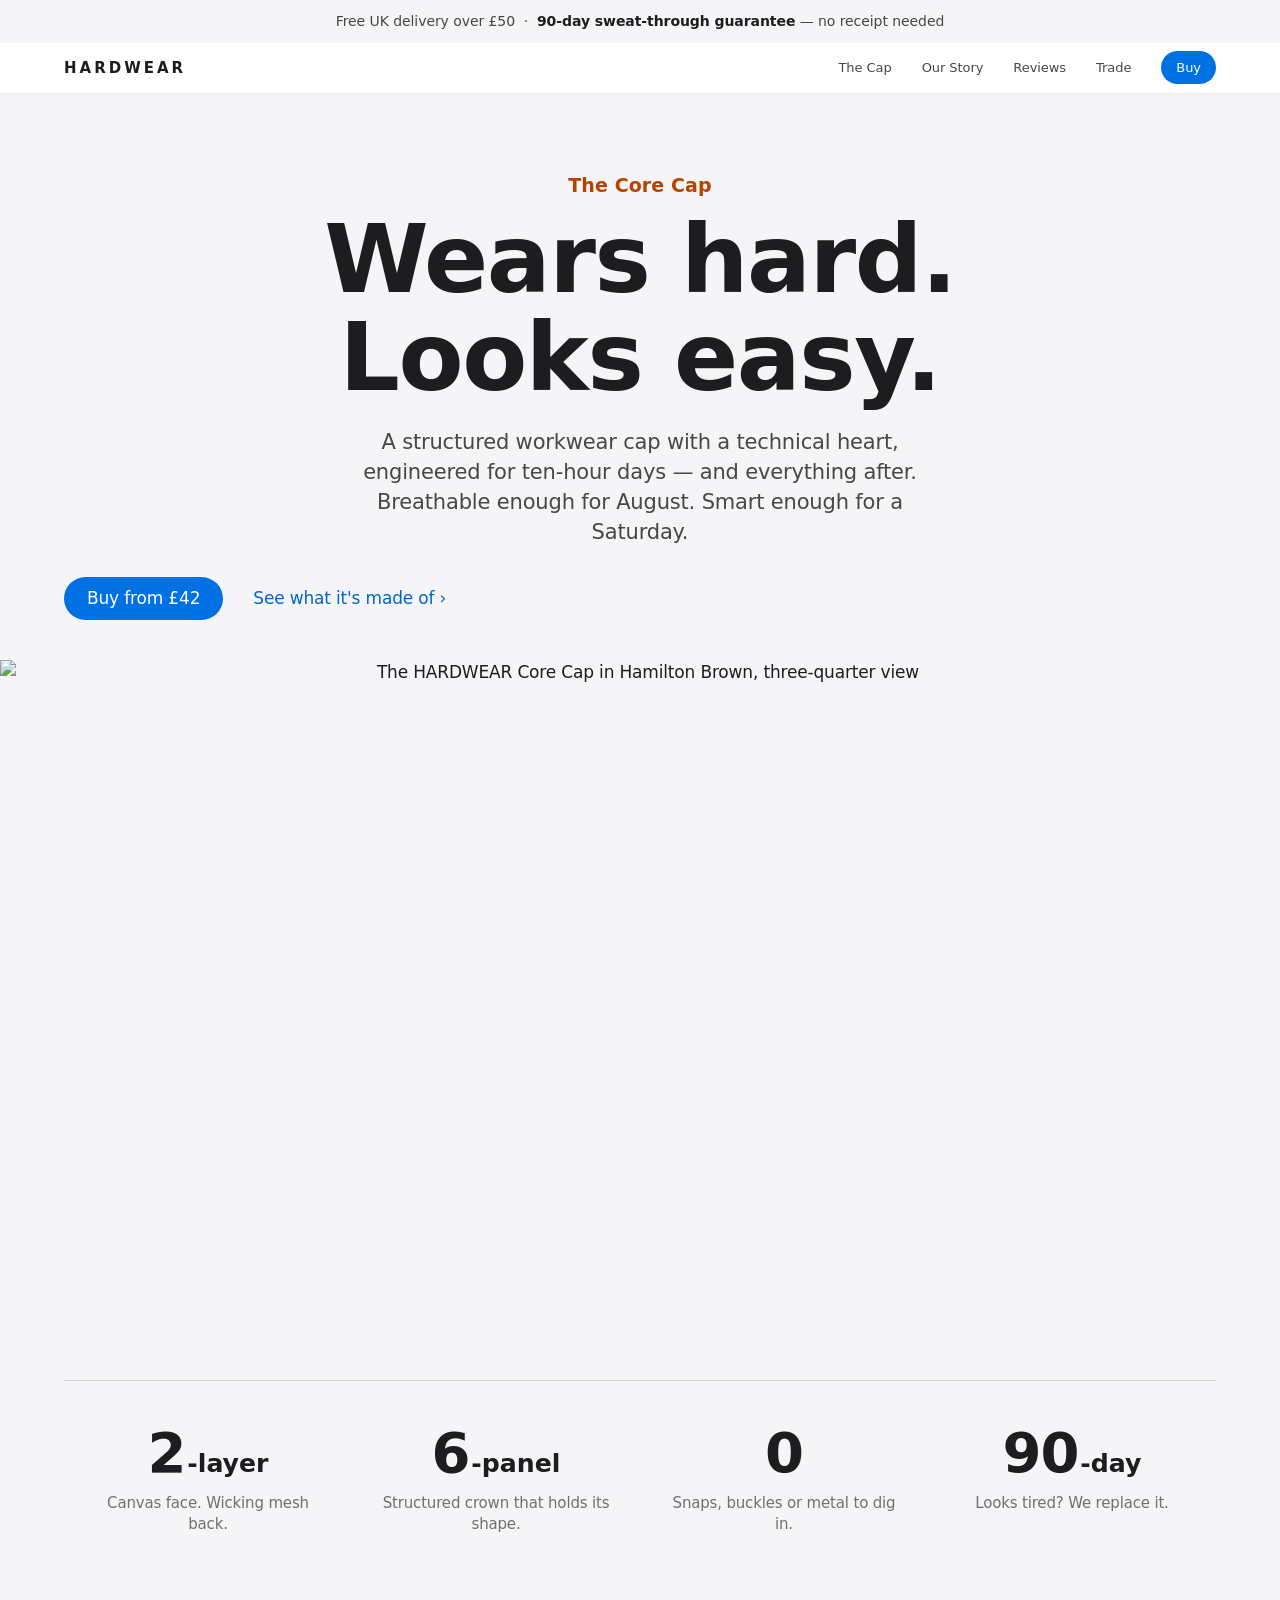
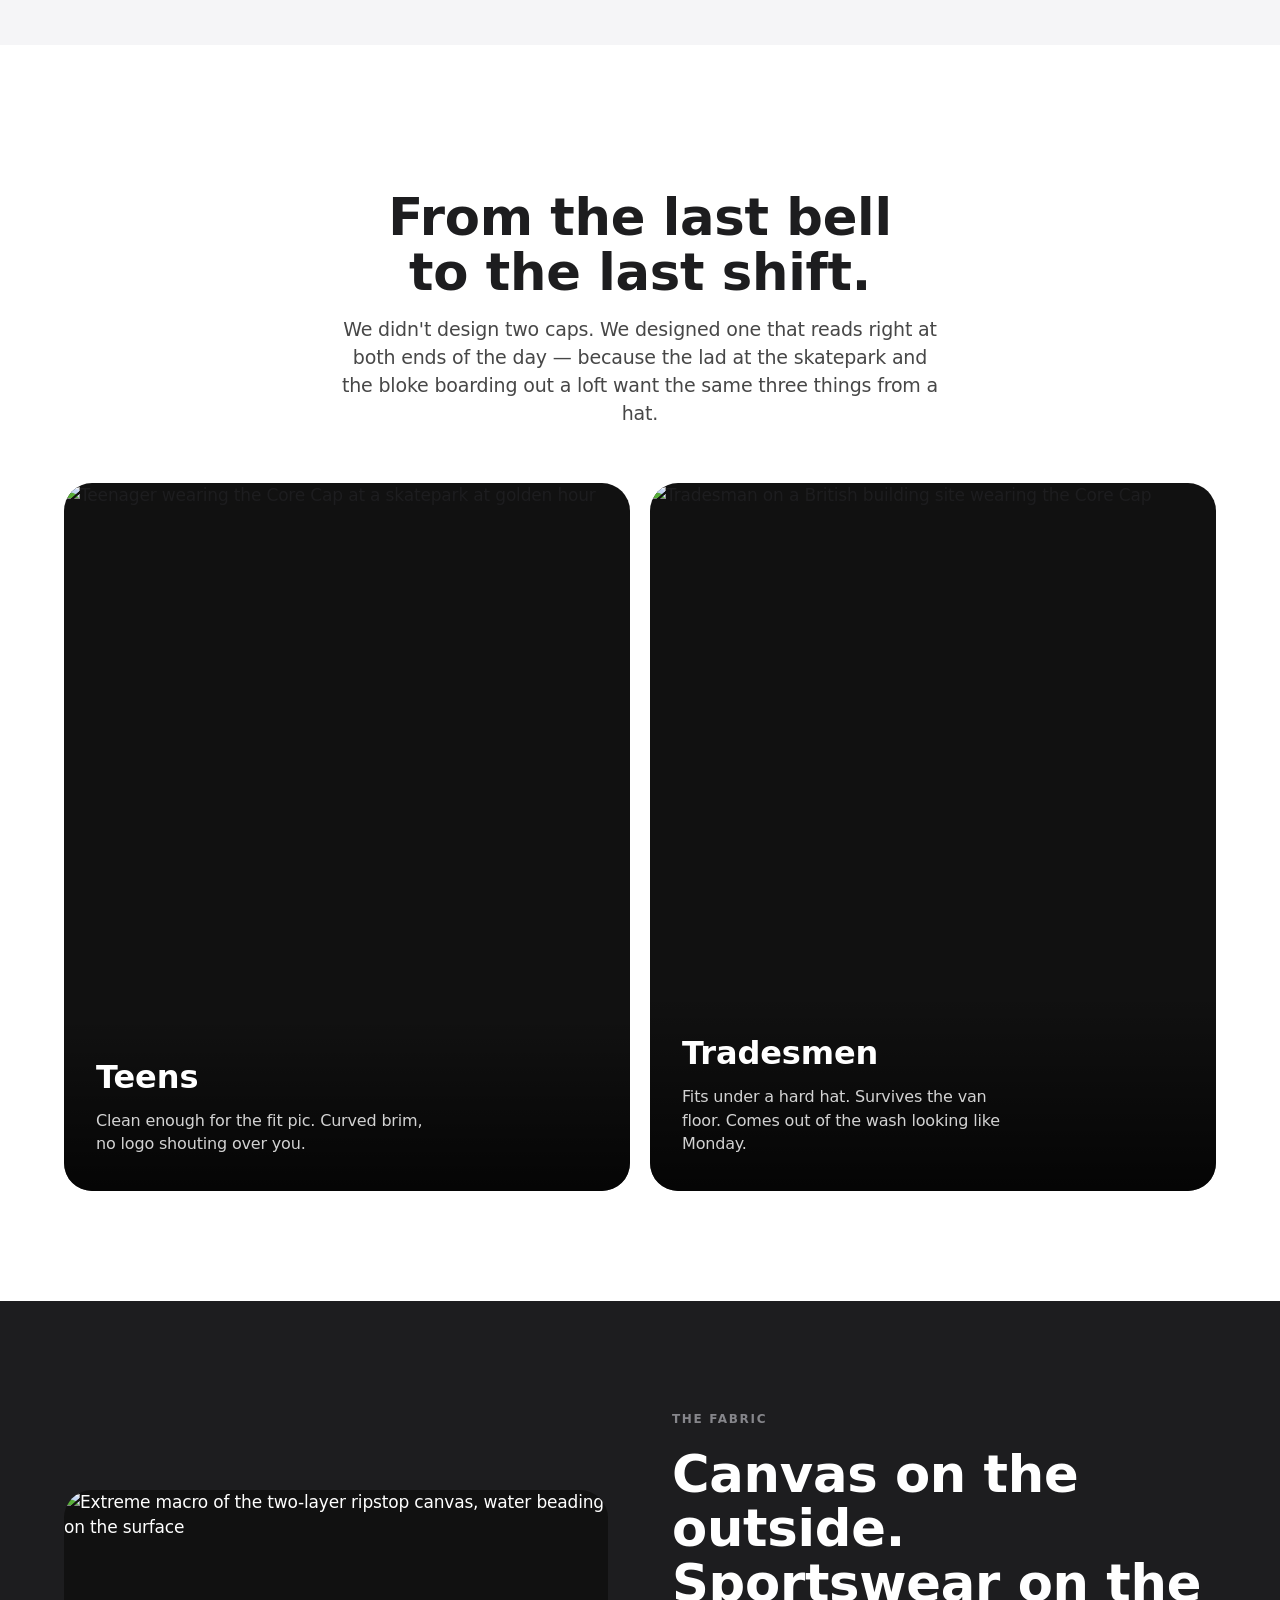
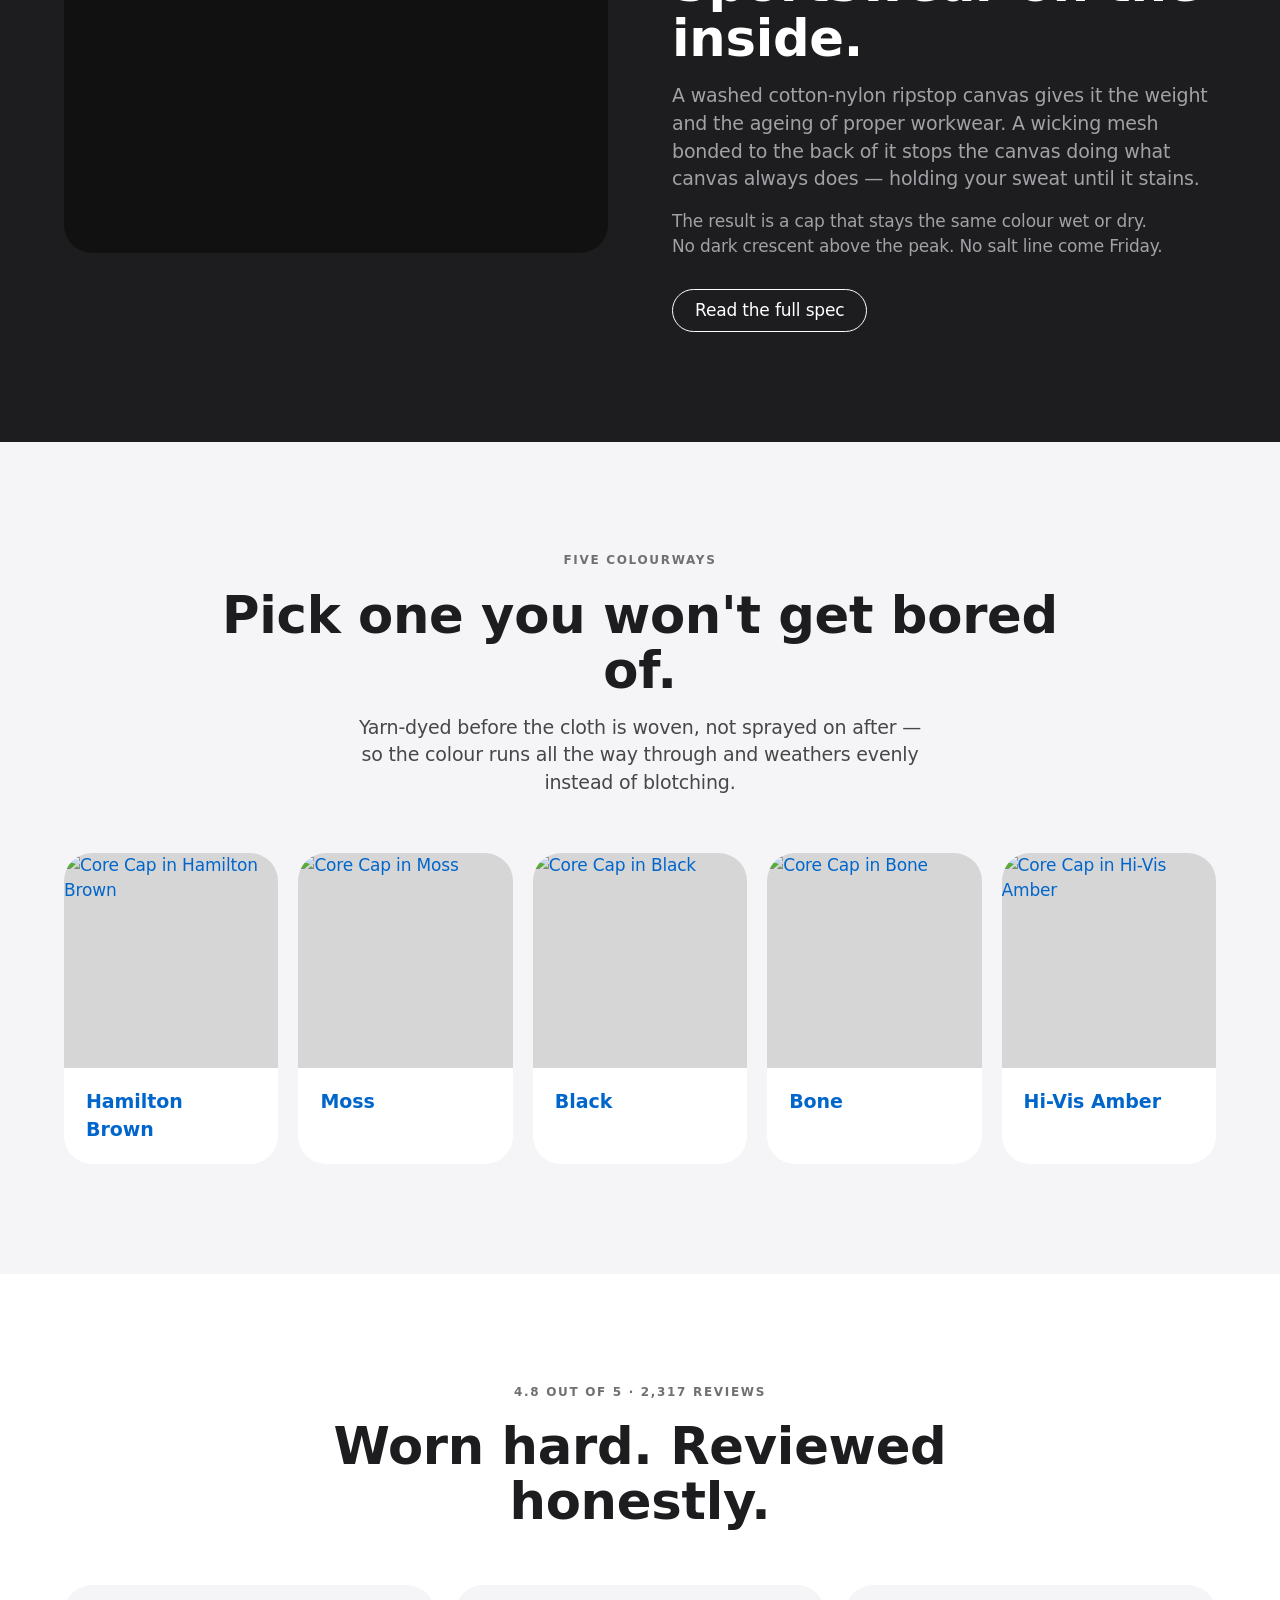
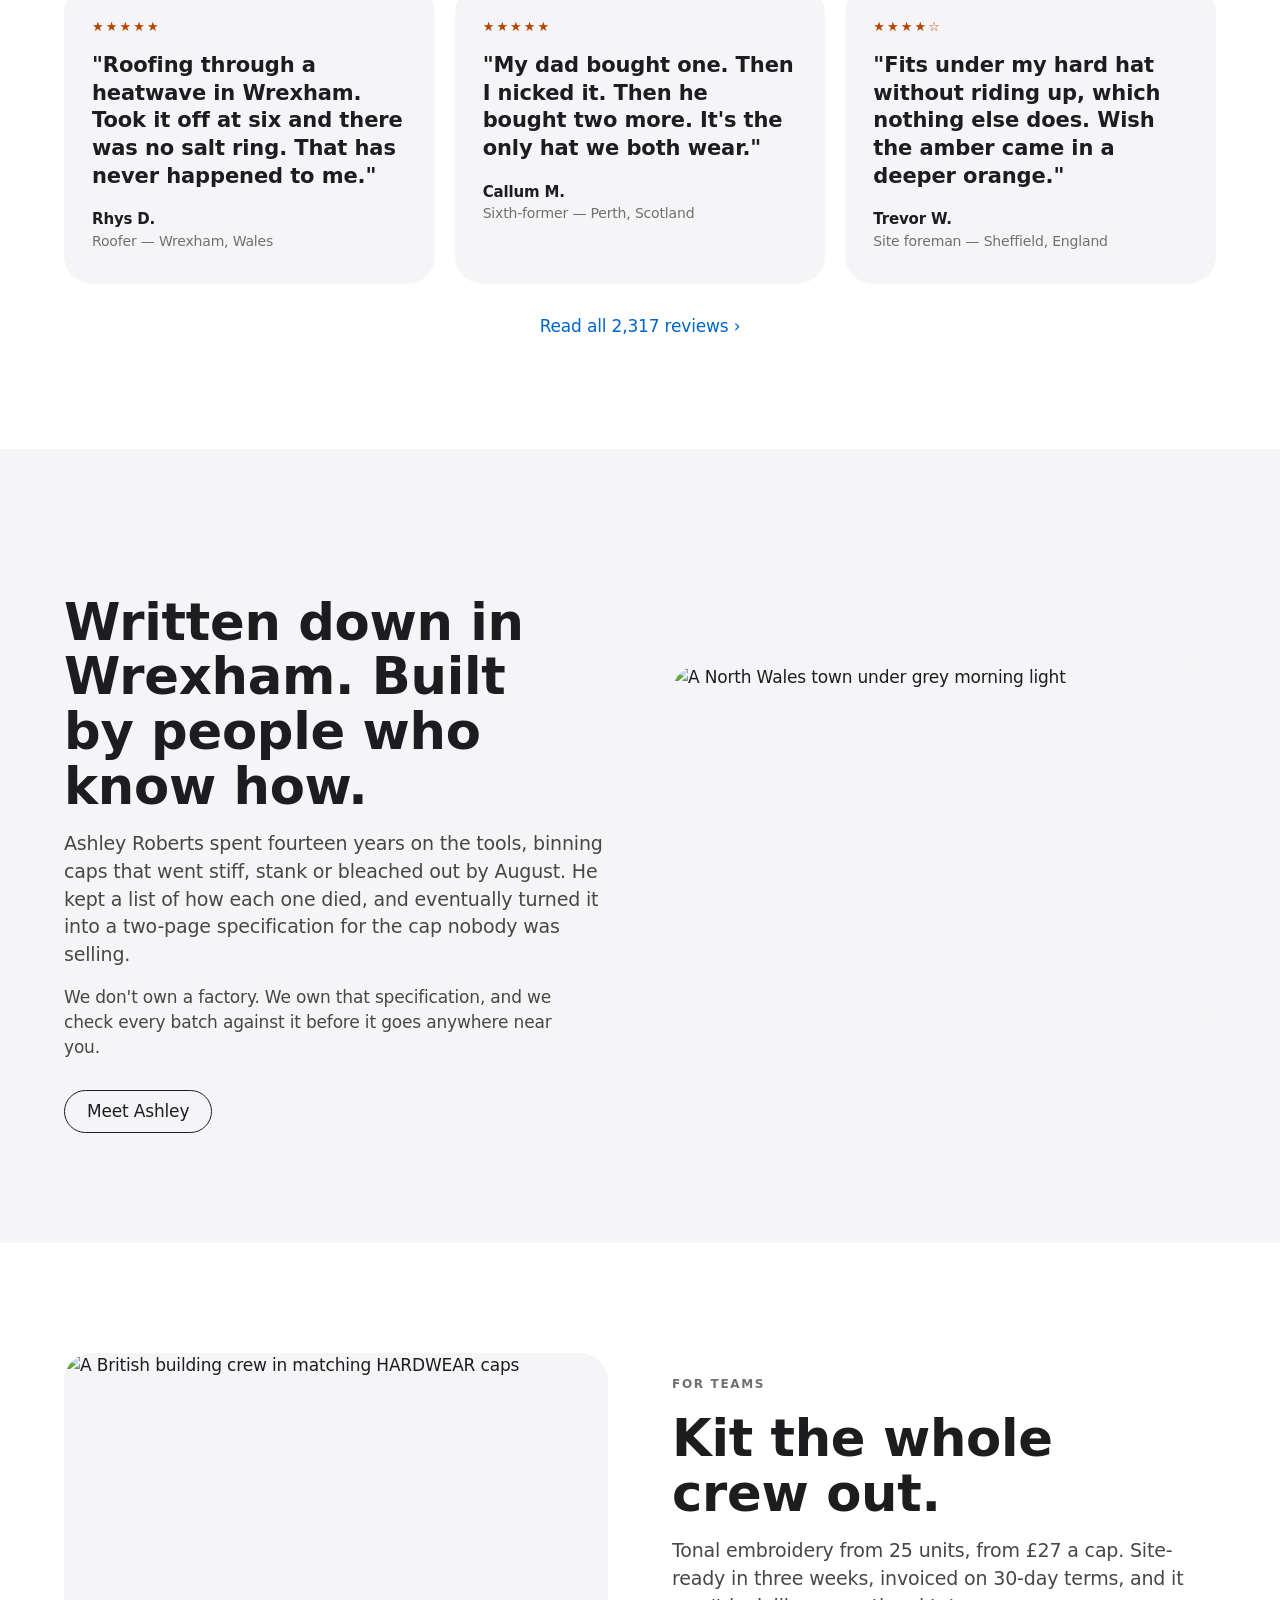
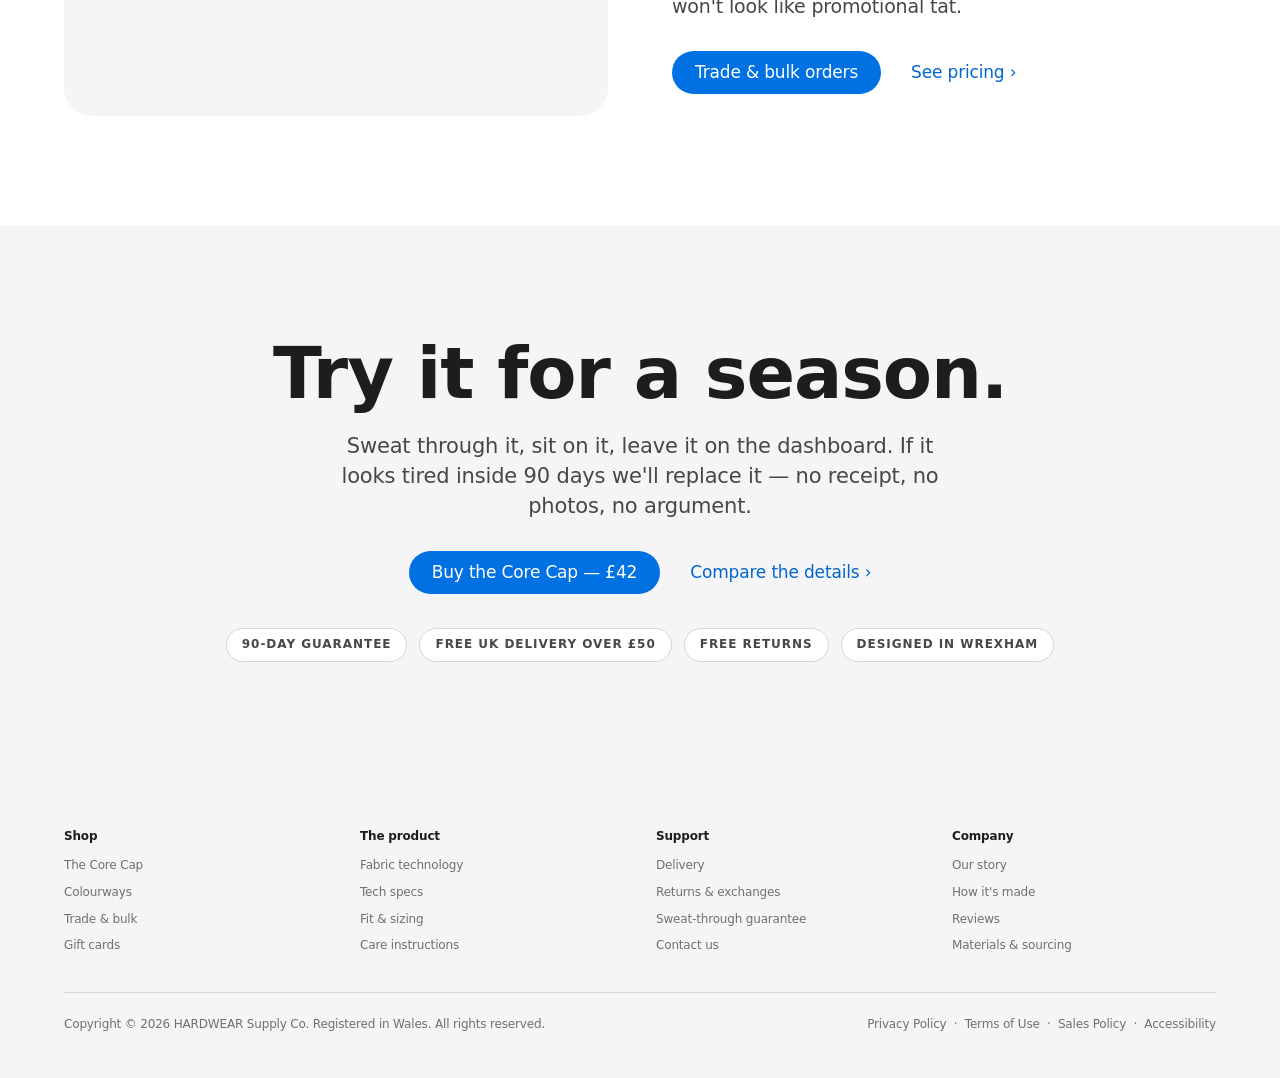
==== index.html @ 795a2714 "commit and deploy" ====
<!DOCTYPE html>
<html lang="en-GB">
<head>
<meta charset="utf-8">
<meta name="viewport" content="width=device-width, initial-scale=1, viewport-fit=cover">
<title>HARDWEAR — Performance workwear caps, designed in Wrexham</title>
<meta name="description" content="Stylish, structured workwear caps with a technical heart: ripstop canvas over a wicking mesh backer, engineered for ten-hour days and everything after. Designed, specified and tested in Wrexham.">
<link rel="stylesheet" href="assets/site.css">
</head>
<body>

<div class="promo">Free UK delivery over £50 &nbsp;·&nbsp; <b>90-day sweat-through guarantee</b> — no receipt needed</div>

<nav class="nav">
  <div class="nav-in">
    <a href="index.html" class="mark">HARDWEAR</a>
    <div class="nav-links">
      <a href="cap.html">The Cap</a>
      <a href="founder.html">Our Story</a>
      <a href="reviews.html">Reviews</a>
      <a href="trade.html">Trade</a>
      <a href="cap.html#colours" class="nav-buy">Buy</a>
    </div>
  </div>
</nav>

<!-- ================= HERO ================= -->
<section class="bg-canvas hero" style="padding-bottom:0">
  <div class="wrap">
    <p class="eyebrow rv">The Core Cap</p>
    <h1 class="display rv">Wears hard.<br>Looks easy.</h1>
    <p class="lede rv">A structured workwear cap with a technical heart, engineered for ten-hour days — and everything after. Breathable enough for August. Smart enough for a Saturday.</p>
    <div class="actions rv">
      <a href="cap.html#colours" class="btn">Buy from £42</a>
      <a href="cap.html" class="tlink">See what it's made of</a>
    </div>
  </div>
  <div class="hero-shot rv">
    <img src="https://galaxy-prod.tlcdn.com/gen/74e05934f26046cc8a9870d31926a064.jpeg" alt="The HARDWEAR Core Cap in Hamilton Brown, three-quarter view" width="2752" height="1536">
  </div>
</section>

<!-- ================= STATS ================= -->
<section class="bg-canvas" style="padding-top:0">
  <div class="wrap">
    <div class="stats rv">
      <div class="stat">
        <div class="n">2<span>-layer</span></div>
        <p>Canvas face. Wicking mesh back.</p>
      </div>
      <div class="stat">
        <div class="n">6<span>-panel</span></div>
        <p>Structured crown that holds its shape.</p>
      </div>
      <div class="stat">
        <div class="n">0</div>
        <p>Snaps, buckles or metal to dig in.</p>
      </div>
      <div class="stat">
        <div class="n">90<span>-day</span></div>
        <p>Looks tired? We replace it.</p>
      </div>
    </div>
  </div>
</section>

<!-- ================= AUDIENCE ================= -->
<section class="bg-paper">
  <div class="wrap">
    <div class="narrow centre">
      <p class="kicker rv">Who it's for</p>
      <h2 class="h rv">From the last bell<br>to the last shift.</h2>
      <p class="body lg rv" style="max-width:50ch;margin-left:auto;margin-right:auto">
        We didn't design two caps. We designed one that reads right at both ends of the day — because the lad at the skatepark and the bloke boarding out a loft want the same three things from a hat.
      </p>
    </div>
    <div class="audience rv">
      <figure class="aud">
        <img src="https://galaxy-prod.tlcdn.com/gen/25978c977bd74ba598c577e787a0577e.jpeg" alt="Teenager wearing the Core Cap at a skatepark at golden hour" loading="lazy">
        <figcaption class="aud-cap">
          <h3>Teens</h3>
          <p>Clean enough for the fit pic. Curved brim, no logo shouting over you.</p>
        </figcaption>
      </figure>
      <figure class="aud">
        <img src="https://galaxy-prod.tlcdn.com/gen/703804fd0f9b447ba0e352e9a1e56de1.jpeg" alt="Tradesman on a British building site wearing the Core Cap" loading="lazy">
        <figcaption class="aud-cap">
          <h3>Tradesmen</h3>
          <p>Fits under a hard hat. Survives the van floor. Comes out of the wash looking like Monday.</p>
        </figcaption>
      </figure>
    </div>
  </div>
</section>

<!-- ================= FABRIC ================= -->
<section class="bg-ink">
  <div class="wrap">
    <div class="split rev">
      <div class="split-copy">
        <p class="kicker rv">The fabric</p>
        <h2 class="h rv" style="max-width:16ch">Canvas on the outside. Sportswear on the inside.</h2>
        <p class="body lg rv" style="max-width:46ch">
          A washed cotton-nylon ripstop canvas gives it the weight and the ageing of proper workwear. A wicking mesh bonded to the back of it stops the canvas doing what canvas always does — holding your sweat until it stains.
        </p>
        <p class="body rv" style="max-width:46ch">
          The result is a cap that stays the same colour wet or dry. No dark crescent above the peak. No salt line come Friday.
        </p>
        <div class="actions rv">
          <a href="cap.html" class="btn-ghost">Read the full spec</a>
        </div>
      </div>
      <div class="figure rv" style="background:#111">
        <img src="https://galaxy-prod.tlcdn.com/gen/ed653d7b227943b48abc9621dc7118db.jpeg" alt="Extreme macro of the two-layer ripstop canvas, water beading on the surface" loading="lazy">
      </div>
    </div>
  </div>
</section>

<!-- ================= COLOURWAYS ================= -->
<section class="bg-canvas">
  <div class="wrap">
    <div class="narrow centre">
      <p class="kicker rv">Five colourways</p>
      <h2 class="h rv">Pick one you won't get bored of.</h2>
      <p class="body lg rv" style="max-width:48ch;margin-left:auto;margin-right:auto">
        Yarn-dyed before the cloth is woven, not sprayed on after — so the colour runs all the way through and weathers evenly instead of blotching.
      </p>
    </div>
    <div class="cards five rv" style="margin-top:56px">
      <a class="card compact" href="cap.html#colours">
        <img src="https://galaxy-prod.tlcdn.com/gen/64601f0a96804138ae2f953454245d97.jpeg" alt="Core Cap in Hamilton Brown" loading="lazy">
        <div class="card-body"><h3>Hamilton Brown</h3></div>
      </a>
      <a class="card compact" href="cap.html#colours">
        <img src="https://galaxy-prod.tlcdn.com/gen/5b79b5119ec244ecb987b8aa7d0b2901.jpeg" alt="Core Cap in Moss" loading="lazy">
        <div class="card-body"><h3>Moss</h3></div>
      </a>
      <a class="card compact" href="cap.html#colours">
        <img src="https://galaxy-prod.tlcdn.com/gen/911d46447d1c439591585476057b8a29.jpeg" alt="Core Cap in Black" loading="lazy">
        <div class="card-body"><h3>Black</h3></div>
      </a>
      <a class="card compact" href="cap.html#colours">
        <img src="https://galaxy-prod.tlcdn.com/gen/ba9fcd5c50d54aaab413f16b3256656f.jpeg" alt="Core Cap in Bone" loading="lazy">
        <div class="card-body"><h3>Bone</h3></div>
      </a>
      <a class="card compact" href="cap.html#colours">
        <img src="https://galaxy-prod.tlcdn.com/gen/dd50ca57487d440fa23907e0ea75c221.jpeg" alt="Core Cap in Hi-Vis Amber" loading="lazy">
        <div class="card-body"><h3>Hi-Vis Amber</h3></div>
      </a>
    </div>
  </div>
</section>

<!-- ================= REVIEWS ================= -->
<section class="bg-paper">
  <div class="wrap">
    <div class="narrow centre">
      <p class="kicker rv">4.8 out of 5 · 2,317 reviews</p>
      <h2 class="h rv">Worn hard. Reviewed honestly.</h2>
    </div>
    <div class="quotes rv">
      <figure class="quote">
        <div class="stars">★★★★★</div>
        <blockquote>"Roofing through a heatwave in Wrexham. Took it off at six and there was no salt ring. That has never happened to me."</blockquote>
        <cite><b>Rhys D.</b>Roofer — Wrexham, Wales</cite>
      </figure>
      <figure class="quote">
        <div class="stars">★★★★★</div>
        <blockquote>"My dad bought one. Then I nicked it. Then he bought two more. It's the only hat we both wear."</blockquote>
        <cite><b>Callum M.</b>Sixth-former — Perth, Scotland</cite>
      </figure>
      <figure class="quote">
        <div class="stars">★★★★☆</div>
        <blockquote>"Fits under my hard hat without riding up, which nothing else does. Wish the amber came in a deeper orange."</blockquote>
        <cite><b>Trevor W.</b>Site foreman — Sheffield, England</cite>
      </figure>
    </div>
    <div class="centre">
      <div class="actions rv">
        <a href="reviews.html" class="tlink">Read all 2,317 reviews</a>
      </div>
    </div>
  </div>
</section>

<!-- ================= MADE HERE ================= -->
<section class="bg-canvas">
  <div class="wrap">
    <div class="split">
      <div class="split-copy">
        <p class="kicker rv">Where it comes from</p>
        <h2 class="h rv" style="max-width:14ch">Written down in Wrexham. Built by people who know how.</h2>
        <p class="body lg rv" style="max-width:46ch">
          Ashley Roberts spent fourteen years on the tools, binning caps that went stiff, stank or bleached out by August. He kept a list of how each one died, and eventually turned it into a two-page specification for the cap nobody was selling.
        </p>
        <p class="body rv" style="max-width:46ch">
          We don't own a factory. We own that specification, and we check every batch against it before it goes anywhere near you.
        </p>
        <div class="actions rv">
          <a href="founder.html" class="btn-ghost">Meet Ashley</a>
        </div>
      </div>
      <div class="figure rv">
        <img src="https://galaxy-prod.tlcdn.com/gen/9291ef31a2ba409092ab286f92fc9d4a.jpeg" alt="A North Wales town under grey morning light" loading="lazy">
      </div>
    </div>
  </div>
</section>

<!-- ================= TRADE ================= -->
<section class="bg-paper">
  <div class="wrap">
    <div class="split rev">
      <div class="split-copy">
        <p class="kicker rv">For teams</p>
        <h2 class="h rv" style="max-width:14ch">Kit the whole crew out.</h2>
        <p class="body lg rv" style="max-width:46ch">
          Tonal embroidery from 25 units, from £27 a cap. Site-ready in three weeks, invoiced on 30-day terms, and it won't look like promotional tat.
        </p>
        <div class="actions rv">
          <a href="trade.html" class="btn">Trade &amp; bulk orders</a>
          <a href="trade.html#pricing" class="tlink">See pricing</a>
        </div>
      </div>
      <div class="figure rv">
        <img src="https://galaxy-prod.tlcdn.com/gen/36e36db4819548dc9b38458d964224b0.jpeg" alt="A British building crew in matching HARDWEAR caps" loading="lazy">
      </div>
    </div>
  </div>
</section>

<!-- ================= CTA ================= -->
<section class="bg-canvas cta">
  <div class="wrap">
    <h2 class="h-lg rv">Try it for a season.</h2>
    <p class="lede rv">Sweat through it, sit on it, leave it on the dashboard. If it looks tired inside 90 days we'll replace it — no receipt, no photos, no argument.</p>
    <div class="actions rv">
      <a href="cap.html#colours" class="btn">Buy the Core Cap — £42</a>
      <a href="cap.html" class="tlink">Compare the details</a>
    </div>
    <div class="trust rv">
      <span class="badge">90-day guarantee</span>
      <span class="badge">Free UK delivery over £50</span>
      <span class="badge">Free returns</span>
      <span class="badge">Designed in Wrexham</span>
    </div>
  </div>
</section>

<footer>
  <div class="wrap">
    <div class="f-cols">
      <div>
        <h4>Shop</h4>
        <ul>
          <li><a href="cap.html">The Core Cap</a></li>
          <li><a href="cap.html#colours">Colourways</a></li>
          <li><a href="trade.html">Trade &amp; bulk</a></li>
          <li><a href="cap.html#buy">Gift cards</a></li>
        </ul>
      </div>
      <div>
        <h4>The product</h4>
        <ul>
          <li><a href="cap.html#fabric">Fabric technology</a></li>
          <li><a href="cap.html#specs">Tech specs</a></li>
          <li><a href="cap.html#specs">Fit &amp; sizing</a></li>
          <li><a href="cap.html#care">Care instructions</a></li>
        </ul>
      </div>
      <div>
        <h4>Support</h4>
        <ul>
          <li><a href="cap.html#delivery">Delivery</a></li>
          <li><a href="cap.html#delivery">Returns &amp; exchanges</a></li>
          <li><a href="cap.html#delivery">Sweat-through guarantee</a></li>
          <li><a href="trade.html#enquiry">Contact us</a></li>
        </ul>
      </div>
      <div>
        <h4>Company</h4>
        <ul>
          <li><a href="founder.html">Our story</a></li>
          <li><a href="founder.html#made">How it's made</a></li>
          <li><a href="reviews.html">Reviews</a></li>
          <li><a href="founder.html#values">Materials &amp; sourcing</a></li>
        </ul>
      </div>
    </div>
    <div class="f-base">
      <span>Copyright © 2026 HARDWEAR Supply Co. Registered in Wales. All rights reserved.</span>
      <span>Privacy Policy &nbsp;·&nbsp; Terms of Use &nbsp;·&nbsp; Sales Policy &nbsp;·&nbsp; Accessibility</span>
    </div>
  </div>
</footer>

<script src="assets/site.js"></script>
</body>
</html>
---- assets/site.css ----
/* ============================================================
   HARDWEAR — shared stylesheet
   Design system: near-monochrome, oversized display type,
   28px cards, pill buttons, zero shadows, alternating bands.
   ============================================================ */

:root{
  --ink:#1d1d1f;
  --paper:#ffffff;
  --canvas:#f5f5f7;
  --blue:#0071e3;
  --link:#0066cc;
  --ember:#b64400;
  --gray-deep:#474747;
  --gray-mid:#707070;
  --hairline:#d6d6d6;

  --sw-brown:#8b6135;
  --sw-moss:#4d5439;
  --sw-black:#1c1c1e;
  --sw-bone:#ded3c0;
  --sw-amber:#dd7a20;

  --max:1200px;
  --r-card:28px;
  --r-link:10px;
  --r-badge:36px;
  --r-pill:980px;

  --font-display:"SF Pro Display",-apple-system,BlinkMacSystemFont,"Inter","Helvetica Neue",system-ui,sans-serif;
  --font-text:"SF Pro Text",-apple-system,BlinkMacSystemFont,"Inter","Helvetica Neue",system-ui,sans-serif;
}

*,*::before,*::after{box-sizing:border-box;}
html{-webkit-text-size-adjust:100%;scroll-behavior:smooth;}
body{
  margin:0;
  background:var(--paper);
  color:var(--ink);
  font-family:var(--font-text);
  font-size:17px;
  line-height:1.47;
  letter-spacing:-0.01em;
  -webkit-font-smoothing:antialiased;
  -moz-osx-font-smoothing:grayscale;
}
img{display:block;max-width:100%;height:auto;}
a{color:var(--link);text-decoration:none;}
button{font:inherit;color:inherit;background:none;border:0;padding:0;cursor:pointer;}
:focus-visible{outline:2px solid var(--blue);outline-offset:3px;border-radius:4px;}

.wrap{max-width:var(--max);margin:0 auto;padding:0 24px;}
.narrow{max-width:840px;margin-left:auto;margin-right:auto;}
.centre{text-align:center;}

section{padding:110px 0;}
.bg-canvas{background:var(--canvas);}
.bg-paper{background:var(--paper);}
.bg-ink{background:var(--ink);color:var(--paper);}

/* ---------- type ---------- */
.display{font-family:var(--font-display);font-size:clamp(44px,7.4vw,96px);font-weight:700;line-height:1.04;letter-spacing:-0.015em;margin:0;}
.h-lg{font-family:var(--font-display);font-size:clamp(38px,5.6vw,80px);font-weight:700;line-height:1.05;letter-spacing:-0.015em;margin:0;}
.h{font-family:var(--font-display);font-size:clamp(32px,4vw,56px);font-weight:700;line-height:1.07;letter-spacing:-0.005em;margin:0;}
.h-sm{font-family:var(--font-display);font-size:clamp(24px,2.4vw,32px);font-weight:600;line-height:1.12;letter-spacing:-0.003em;margin:0;}
.lede{font-size:clamp(19px,1.7vw,21px);line-height:1.43;font-weight:400;margin:20px 0 0;}
.body{font-size:17px;line-height:1.47;color:var(--gray-deep);margin:16px 0 0;}
.body.lg{font-size:19px;}
.bg-ink .body{color:#a1a1a6;}
.bg-ink .lede{color:#d2d2d7;}
.eyebrow{font-size:19px;font-weight:600;letter-spacing:0.005em;color:var(--ember);margin:0 0 10px;}
.kicker{font-size:12px;font-weight:600;letter-spacing:0.14em;text-transform:uppercase;color:var(--gray-mid);margin:0 0 18px;}
.bg-ink .kicker{color:#86868b;}
.prose p{font-size:19px;line-height:1.5;color:var(--gray-deep);margin:0 0 22px;}
.prose p.stand{font-family:var(--font-display);font-size:clamp(24px,2.4vw,30px);font-weight:600;line-height:1.28;color:var(--ink);letter-spacing:-0.005em;margin:36px 0;}

/* ---------- buttons ---------- */
.btn{display:inline-block;background:var(--blue);color:#fff;font-size:17px;font-weight:400;line-height:1;padding:13px 23px;border-radius:var(--r-pill);transition:background .22s ease;}
.btn:hover{background:#0077ed;}
.btn-ghost{display:inline-block;border:1px solid var(--ink);color:var(--ink);font-size:17px;line-height:1;padding:12px 22px;border-radius:var(--r-pill);transition:background .22s ease,color .22s ease;}
.btn-ghost:hover{background:var(--ink);color:#fff;}
.bg-ink .btn-ghost{border-color:#fff;color:#fff;}
.bg-ink .btn-ghost:hover{background:#fff;color:var(--ink);}
.tlink{font-size:17px;color:var(--link);}
.tlink::after{content:" \203A";}
.tlink:hover{text-decoration:underline;}
.actions{display:flex;flex-wrap:wrap;gap:14px 30px;align-items:center;margin-top:30px;}
.centre .actions{justify-content:center;}
.badge{display:inline-block;border-radius:var(--r-badge);background:#fff;border:1px solid var(--hairline);font-size:12px;font-weight:600;letter-spacing:0.08em;text-transform:uppercase;color:var(--gray-deep);padding:7px 15px;}
.trust{display:flex;gap:12px;justify-content:center;flex-wrap:wrap;margin-top:34px;}

/* ---------- promo + nav ---------- */
.promo{background:var(--canvas);color:var(--gray-deep);font-size:14px;text-align:center;padding:11px 24px;letter-spacing:-0.005em;}
.promo b{color:var(--ink);font-weight:600;}
.nav{position:sticky;top:0;z-index:60;background:rgba(255,255,255,.82);backdrop-filter:saturate(180%) blur(20px);-webkit-backdrop-filter:saturate(180%) blur(20px);border-bottom:1px solid rgba(0,0,0,.07);}
.nav-in{max-width:var(--max);margin:0 auto;padding:0 24px;height:50px;display:flex;align-items:center;justify-content:space-between;gap:24px;}
.mark{font-family:var(--font-display);font-size:15px;font-weight:700;letter-spacing:0.2em;color:var(--ink);}
.nav-links{display:flex;gap:30px;align-items:center;}
.nav-links a{font-size:13px;color:var(--gray-deep);letter-spacing:-0.005em;transition:color .2s;}
.nav-links a:hover{color:var(--ink);}
.nav-links a[aria-current="page"]{color:var(--ink);font-weight:600;}
.nav-buy{background:var(--blue);color:#fff !important;font-size:13px;padding:7px 15px;border-radius:var(--r-pill);}
.nav-buy:hover{background:#0077ed;}

/* ---------- page header ---------- */
.pagehead{padding:78px 0 0;text-align:center;}
.pagehead .display,.pagehead .h-lg{max-width:16ch;margin:0 auto;}
.pagehead .lede{max-width:48ch;margin-left:auto;margin-right:auto;color:var(--gray-deep);}

/* ---------- hero ---------- */
.hero{padding:78px 0 0;text-align:center;}
.hero .display{max-width:15ch;margin:0 auto;}
.hero .lede{max-width:44ch;margin-left:auto;margin-right:auto;color:var(--gray-deep);}
.hero-shot{margin-top:40px;}
.hero-shot img{width:100%;aspect-ratio:16/9;object-fit:cover;}

/* ---------- stats ---------- */
.stats{display:grid;grid-template-columns:repeat(4,1fr);border-top:1px solid var(--hairline);}
.stat{padding:44px 26px 0;text-align:center;}
.stat .n{font-family:var(--font-display);font-size:clamp(38px,4.6vw,56px);font-weight:700;line-height:1;letter-spacing:-0.02em;}
.stat .n span{font-size:.45em;font-weight:600;letter-spacing:0;margin-left:2px;}
.stat p{font-size:15px;color:var(--gray-mid);margin:12px 0 0;line-height:1.4;}

/* ---------- split ---------- */
.split{display:grid;grid-template-columns:1fr 1fr;gap:64px;align-items:center;}
.split.rev .split-copy{order:2;}
.figure{border-radius:var(--r-card);overflow:hidden;background:var(--canvas);}
.figure img{width:100%;aspect-ratio:3/2;object-fit:cover;}
.figure.tall img{aspect-ratio:4/5;}
.figure.square img{aspect-ratio:1/1;}
.figcap{font-size:14px;color:var(--gray-mid);margin:12px 2px 0;}

/* ---------- cards ---------- */
.cards{display:grid;grid-template-columns:repeat(2,1fr);gap:20px;}
.cards.three{grid-template-columns:repeat(3,1fr);}
.cards.five{grid-template-columns:repeat(5,1fr);}
.card.compact .card-body{padding:20px 22px;}
.card.compact .card-body h3{font-size:19px;}
.card{background:var(--canvas);border-radius:var(--r-card);overflow:hidden;margin:0;}
.bg-canvas .card{background:var(--paper);}
.card img{width:100%;aspect-ratio:1/1;object-fit:cover;background:var(--hairline);}
.card.wide img{aspect-ratio:3/2;}
.card-body{padding:28px;}
.card-body h3{font-family:var(--font-display);font-size:24px;font-weight:600;letter-spacing:-0.003em;margin:0;}
.card-body p{font-size:16px;color:var(--gray-deep);margin:10px 0 0;line-height:1.45;}
.card-plain{background:var(--canvas);border-radius:var(--r-card);padding:32px 28px;margin:0;}
.bg-canvas .card-plain{background:var(--paper);}
.card-plain .num{font-family:var(--font-display);font-size:15px;font-weight:600;color:var(--ember);margin:0 0 14px;letter-spacing:0.04em;}

/* ---------- audience ---------- */
.audience{display:grid;grid-template-columns:1fr 1fr;gap:20px;margin-top:56px;}
.aud{position:relative;border-radius:var(--r-card);overflow:hidden;background:#111;margin:0;}
.aud img{width:100%;aspect-ratio:4/5;object-fit:cover;transition:transform 1.1s cubic-bezier(.2,.7,.3,1);}
.aud:hover img{transform:scale(1.03);}
.aud-cap{position:absolute;left:0;right:0;bottom:0;padding:36px 32px;background:linear-gradient(to top,rgba(0,0,0,.72),rgba(0,0,0,0));color:#fff;}
.aud-cap h3{font-family:var(--font-display);font-size:clamp(24px,2.6vw,32px);font-weight:600;margin:0;letter-spacing:-0.003em;}
.aud-cap p{font-size:16px;margin:8px 0 0;color:rgba(255,255,255,.82);max-width:34ch;line-height:1.45;}

/* ---------- colourway picker ---------- */
.picker{display:grid;grid-template-columns:1.05fr .95fr;gap:64px;align-items:center;}
.picker-stage{border-radius:var(--r-card);background:var(--canvas);overflow:hidden;position:relative;aspect-ratio:1/1;}
.bg-canvas .picker-stage{background:var(--paper);}
.picker-stage img{position:absolute;inset:0;width:100%;height:100%;object-fit:cover;opacity:0;transition:opacity .5s ease;}
.picker-stage img.on{opacity:1;}
.swatches{display:flex;gap:14px;margin:30px 0 0;flex-wrap:wrap;}
.sw{width:44px;height:44px;border-radius:50%;border:1px solid rgba(0,0,0,.12);position:relative;transition:transform .2s ease;}
.sw:hover{transform:scale(1.06);}
.sw::after{content:"";position:absolute;inset:-6px;border-radius:50%;border:1.5px solid var(--ink);opacity:0;transition:opacity .2s ease;}
.sw[aria-pressed="true"]::after{opacity:1;}
.cw-name{font-family:var(--font-display);font-size:28px;font-weight:600;letter-spacing:0.007em;margin:28px 0 0;}
.cw-meta{font-size:15px;color:var(--gray-mid);margin:6px 0 0;}

/* ---------- spec table ---------- */
.spec{margin-top:52px;border-top:1px solid var(--hairline);}
.spec-row{display:grid;grid-template-columns:220px 1fr;gap:32px;padding:22px 0;border-bottom:1px solid var(--hairline);}
.spec-row dt{font-size:15px;color:var(--gray-mid);letter-spacing:0.02em;}
.spec-row dd{margin:0;font-size:17px;color:var(--ink);}

/* ---------- reviews ---------- */
.quotes{display:grid;grid-template-columns:repeat(3,1fr);gap:20px;margin-top:56px;}
.quote{background:var(--canvas);border-radius:var(--r-card);padding:32px 28px;margin:0;}
.bg-canvas .quote{background:var(--paper);}
.quote .stars{color:var(--ember);font-size:13px;letter-spacing:.16em;}
.quote blockquote{font-family:var(--font-display);font-size:21px;font-weight:600;line-height:1.32;letter-spacing:-0.005em;margin:16px 0 0;}
.quote cite{display:block;font-style:normal;font-size:14px;color:var(--gray-mid);margin-top:18px;line-height:1.5;}
.quote cite b{display:block;color:var(--ink);font-weight:600;font-size:15px;}

/* review page: filter + grid */
.filters{display:flex;gap:10px;justify-content:center;flex-wrap:wrap;margin-top:38px;}
.filt{border:1px solid var(--hairline);background:#fff;border-radius:var(--r-pill);padding:9px 19px;font-size:14px;color:var(--gray-deep);transition:all .2s ease;}
.filt:hover{border-color:var(--gray-mid);}
.filt[aria-pressed="true"]{background:var(--ink);border-color:var(--ink);color:#fff;}
.rgrid{display:grid;grid-template-columns:repeat(3,1fr);gap:20px;margin-top:44px;}
.rgrid .quote blockquote{font-size:19px;}
.rcount{text-align:center;font-size:15px;color:var(--gray-mid);margin:30px 0 0;}
.flag{display:inline-block;font-size:11px;font-weight:600;letter-spacing:0.1em;text-transform:uppercase;color:var(--gray-mid);border:1px solid var(--hairline);border-radius:var(--r-badge);padding:4px 11px;margin-bottom:16px;}

/* rating summary */
.ratings{display:grid;grid-template-columns:auto 1fr;gap:56px;align-items:center;margin-top:56px;background:var(--canvas);border-radius:var(--r-card);padding:40px 44px;}
.bg-canvas .ratings{background:var(--paper);}
.ratings .big{font-family:var(--font-display);font-size:72px;font-weight:700;line-height:1;letter-spacing:-0.02em;}
.ratings .big small{display:block;font-size:13px;font-weight:400;letter-spacing:0.08em;text-transform:uppercase;color:var(--gray-mid);margin-top:10px;}
.bars{display:grid;gap:9px;}
.bar{display:grid;grid-template-columns:52px 1fr 44px;gap:14px;align-items:center;font-size:14px;color:var(--gray-mid);}
.bar .track{height:8px;border-radius:var(--r-pill);background:var(--hairline);overflow:hidden;}
.bar .fill{height:100%;background:var(--ember);border-radius:var(--r-pill);}

/* ---------- timeline ---------- */
.timeline{margin-top:56px;border-top:1px solid var(--hairline);}
.tl-row{display:grid;grid-template-columns:150px 1fr;gap:40px;padding:30px 0;border-bottom:1px solid var(--hairline);}
.tl-row dt{font-family:var(--font-display);font-size:24px;font-weight:600;letter-spacing:-0.003em;}
.tl-row dd{margin:0;font-size:17px;color:var(--gray-deep);line-height:1.5;max-width:60ch;}

/* ---------- trade / pricing ---------- */
.tiers{display:grid;grid-template-columns:repeat(3,1fr);gap:20px;margin-top:56px;}
.tier{background:var(--canvas);border-radius:var(--r-card);padding:32px 28px;margin:0;}
.bg-canvas .tier{background:var(--paper);}
.tier .qty{font-size:12px;font-weight:600;letter-spacing:0.12em;text-transform:uppercase;color:var(--gray-mid);}
.tier .price{font-family:var(--font-display);font-size:48px;font-weight:700;letter-spacing:-0.02em;margin:14px 0 0;line-height:1;}
.tier .price span{font-size:15px;font-weight:400;letter-spacing:0;color:var(--gray-mid);margin-left:4px;}
.tier ul{list-style:none;margin:22px 0 0;padding:0;}
.tier li{font-size:16px;color:var(--gray-deep);padding:8px 0 8px 24px;position:relative;line-height:1.4;}
.tier li::before{content:"";position:absolute;left:0;top:15px;width:11px;height:6px;border-left:1.5px solid var(--ember);border-bottom:1.5px solid var(--ember);transform:rotate(-45deg);}

.form{display:grid;grid-template-columns:1fr 1fr;gap:18px;margin-top:40px;}
.field{display:grid;gap:8px;}
.field.full{grid-column:1/-1;}
.field label{font-size:13px;font-weight:600;letter-spacing:0.02em;color:var(--gray-deep);}
.field input,.field select,.field textarea{
  font:inherit;font-size:16px;color:var(--ink);background:#fff;
  border:1px solid var(--hairline);border-radius:14px;padding:13px 15px;width:100%;
}
.field textarea{min-height:120px;resize:vertical;}
.field input:focus,.field select:focus,.field textarea:focus{outline:none;border-color:var(--blue);}
.formnote{font-size:13px;color:var(--gray-mid);margin:16px 0 0;}

/* ---------- FAQ ---------- */
.faq{margin-top:52px;border-top:1px solid var(--hairline);}
.faq details{border-bottom:1px solid var(--hairline);}
.faq summary{list-style:none;cursor:pointer;padding:24px 40px 24px 0;position:relative;font-family:var(--font-display);font-size:20px;font-weight:600;letter-spacing:-0.003em;}
.faq summary::-webkit-details-marker{display:none;}
.faq summary::after{content:"";position:absolute;right:8px;top:33px;width:9px;height:9px;border-right:1.5px solid var(--gray-mid);border-bottom:1.5px solid var(--gray-mid);transform:rotate(45deg);transition:transform .25s ease;}
.faq details[open] summary::after{transform:rotate(-135deg);}
.faq .ans{font-size:17px;color:var(--gray-deep);line-height:1.5;margin:0;padding:0 0 26px;max-width:70ch;}

/* ---------- CTA ---------- */
.cta{text-align:center;}
.cta .h-lg{max-width:16ch;margin:0 auto;}
.cta .lede{max-width:46ch;margin-left:auto;margin-right:auto;color:var(--gray-deep);}
.cta .actions{justify-content:center;}

/* ---------- footer ---------- */
footer{background:var(--canvas);padding:56px 0 44px;font-size:12px;color:var(--gray-mid);}
.f-cols{display:grid;grid-template-columns:repeat(4,1fr);gap:32px;padding-bottom:28px;border-bottom:1px solid var(--hairline);}
.f-cols h4{font-size:12px;font-weight:600;color:var(--ink);margin:0 0 12px;}
.f-cols ul{list-style:none;margin:0;padding:0;}
.f-cols li{margin-bottom:9px;}
.f-cols a{color:var(--gray-mid);}
.f-cols a:hover{color:var(--ink);text-decoration:underline;}
.f-base{padding-top:22px;display:flex;justify-content:space-between;gap:24px;flex-wrap:wrap;line-height:1.6;}

/* ---------- reveal ---------- */
.rv{opacity:0;transform:translateY(22px);transition:opacity .8s cubic-bezier(.2,.7,.3,1),transform .8s cubic-bezier(.2,.7,.3,1);}
.rv.in{opacity:1;transform:none;}
@media (prefers-reduced-motion:reduce){
  .rv{opacity:1;transform:none;transition:none;}
  .aud img{transition:none;}
  html{scroll-behavior:auto;}
}

/* ---------- responsive ---------- */
@media (max-width:1000px){
  section{padding:84px 0;}
  .split,.picker{grid-template-columns:1fr;gap:40px;}
  .split.rev .split-copy{order:0;}
  .stats{grid-template-columns:repeat(2,1fr);row-gap:12px;}
  .quotes,.rgrid,.tiers,.cards.three{grid-template-columns:1fr 1fr;}
  .cards.five{grid-template-columns:repeat(3,1fr);}
  .f-cols{grid-template-columns:repeat(2,1fr);}
  .ratings{grid-template-columns:1fr;gap:32px;text-align:center;padding:34px 28px;}
  .bar{grid-template-columns:52px 1fr 44px;text-align:left;}
}
@media (max-width:720px){
  body{font-size:16px;}
  section{padding:68px 0;}
  .hero,.pagehead{padding:52px 0 0;}
  .hero-shot img{aspect-ratio:5/4;}
  .nav-links a:not(.nav-buy){display:none;}
  .cards,.cards.three,.audience,.quotes,.rgrid,.tiers,.form{grid-template-columns:1fr;}
  .cards.five{grid-template-columns:1fr 1fr;}
  .spec-row,.tl-row{grid-template-columns:1fr;gap:6px;padding:18px 0;}
  .tl-row{padding:24px 0;}
  .aud-cap{padding:26px 22px;}
  .prose p{font-size:17px;}
  .ratings{padding:30px 22px;}
}
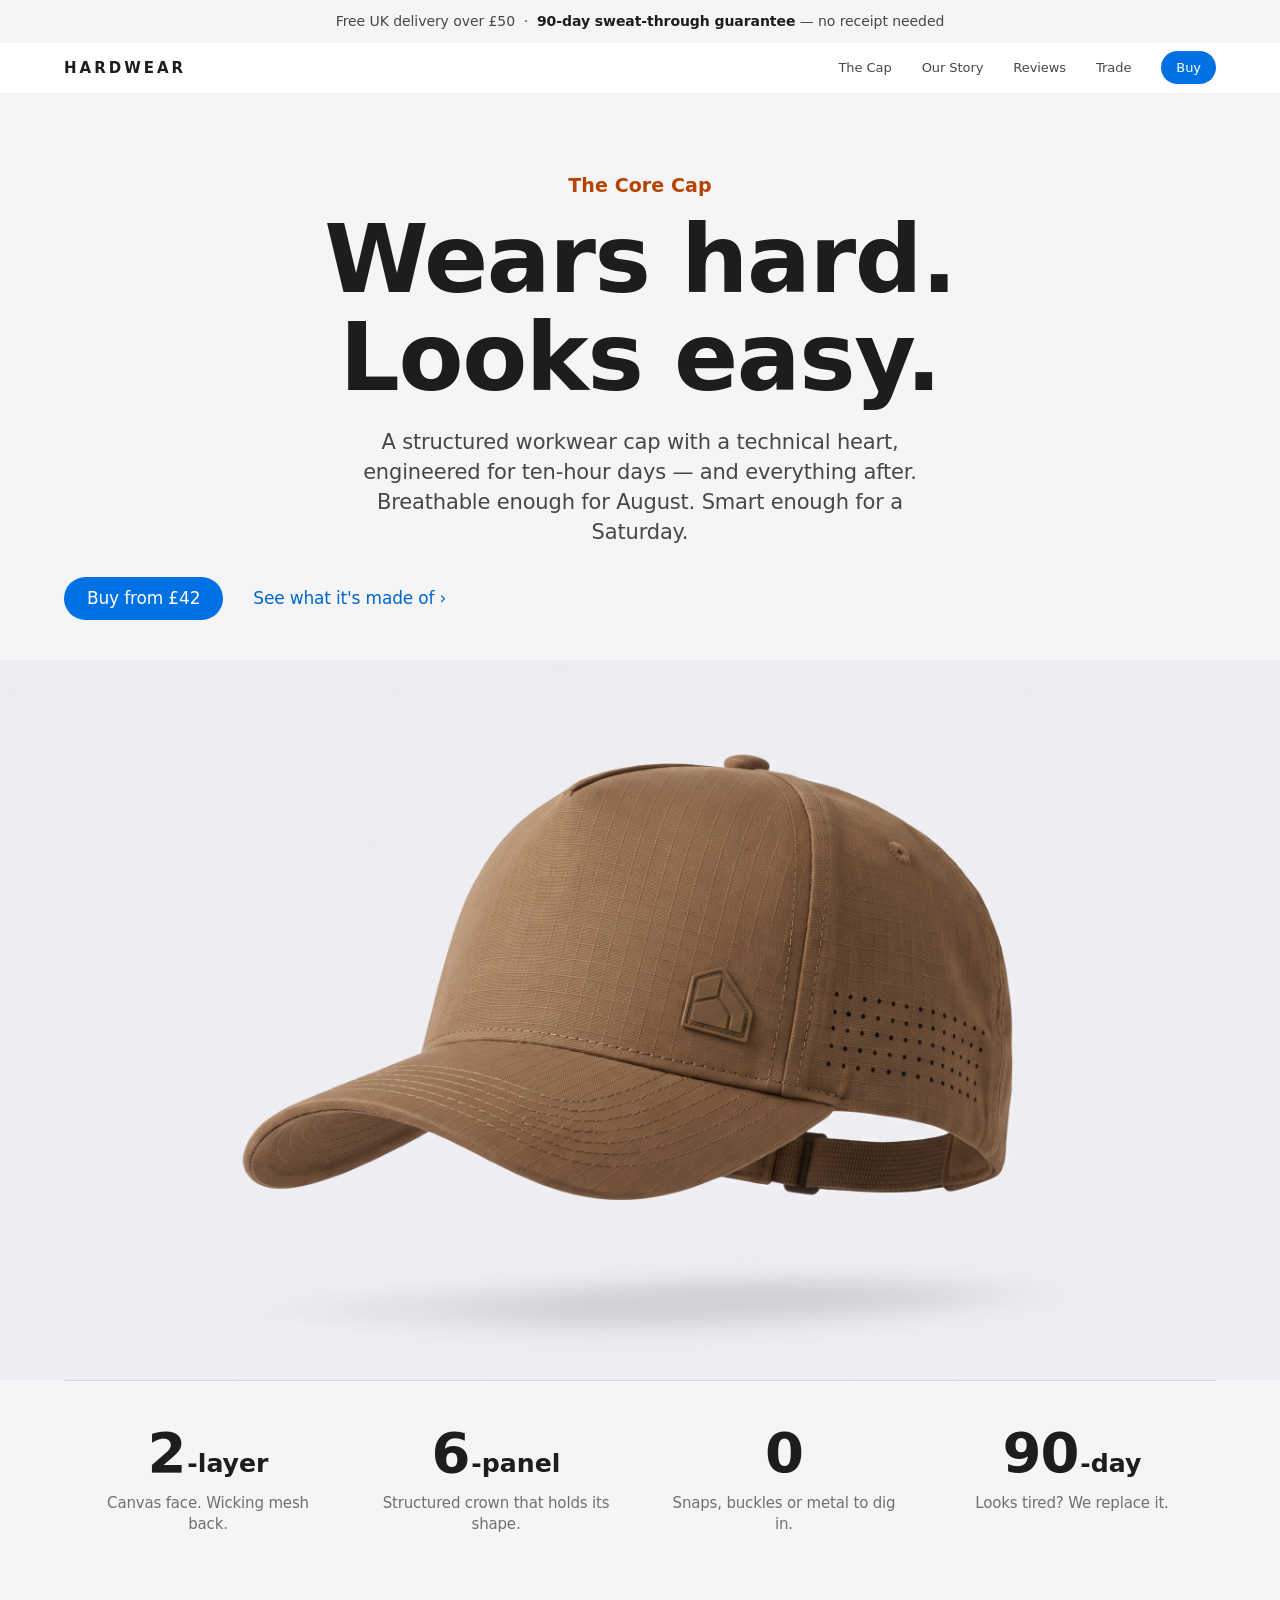
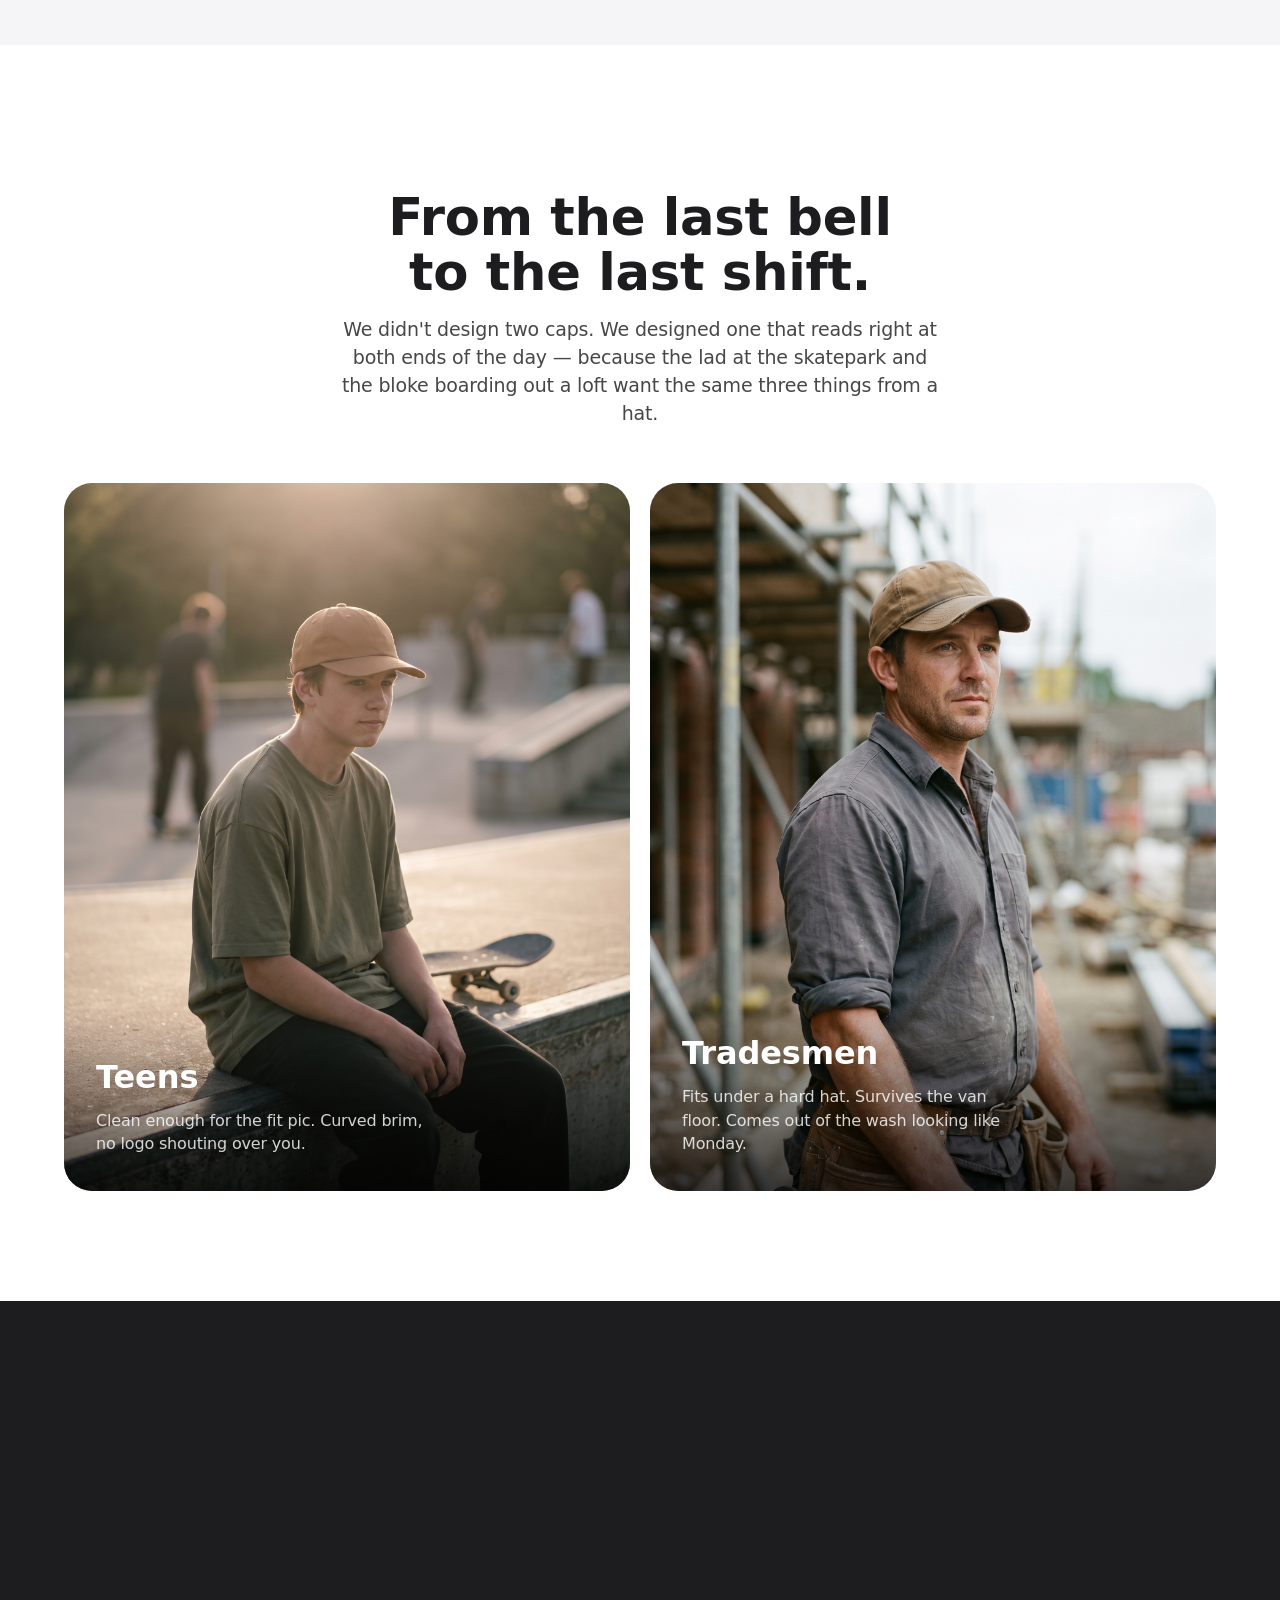
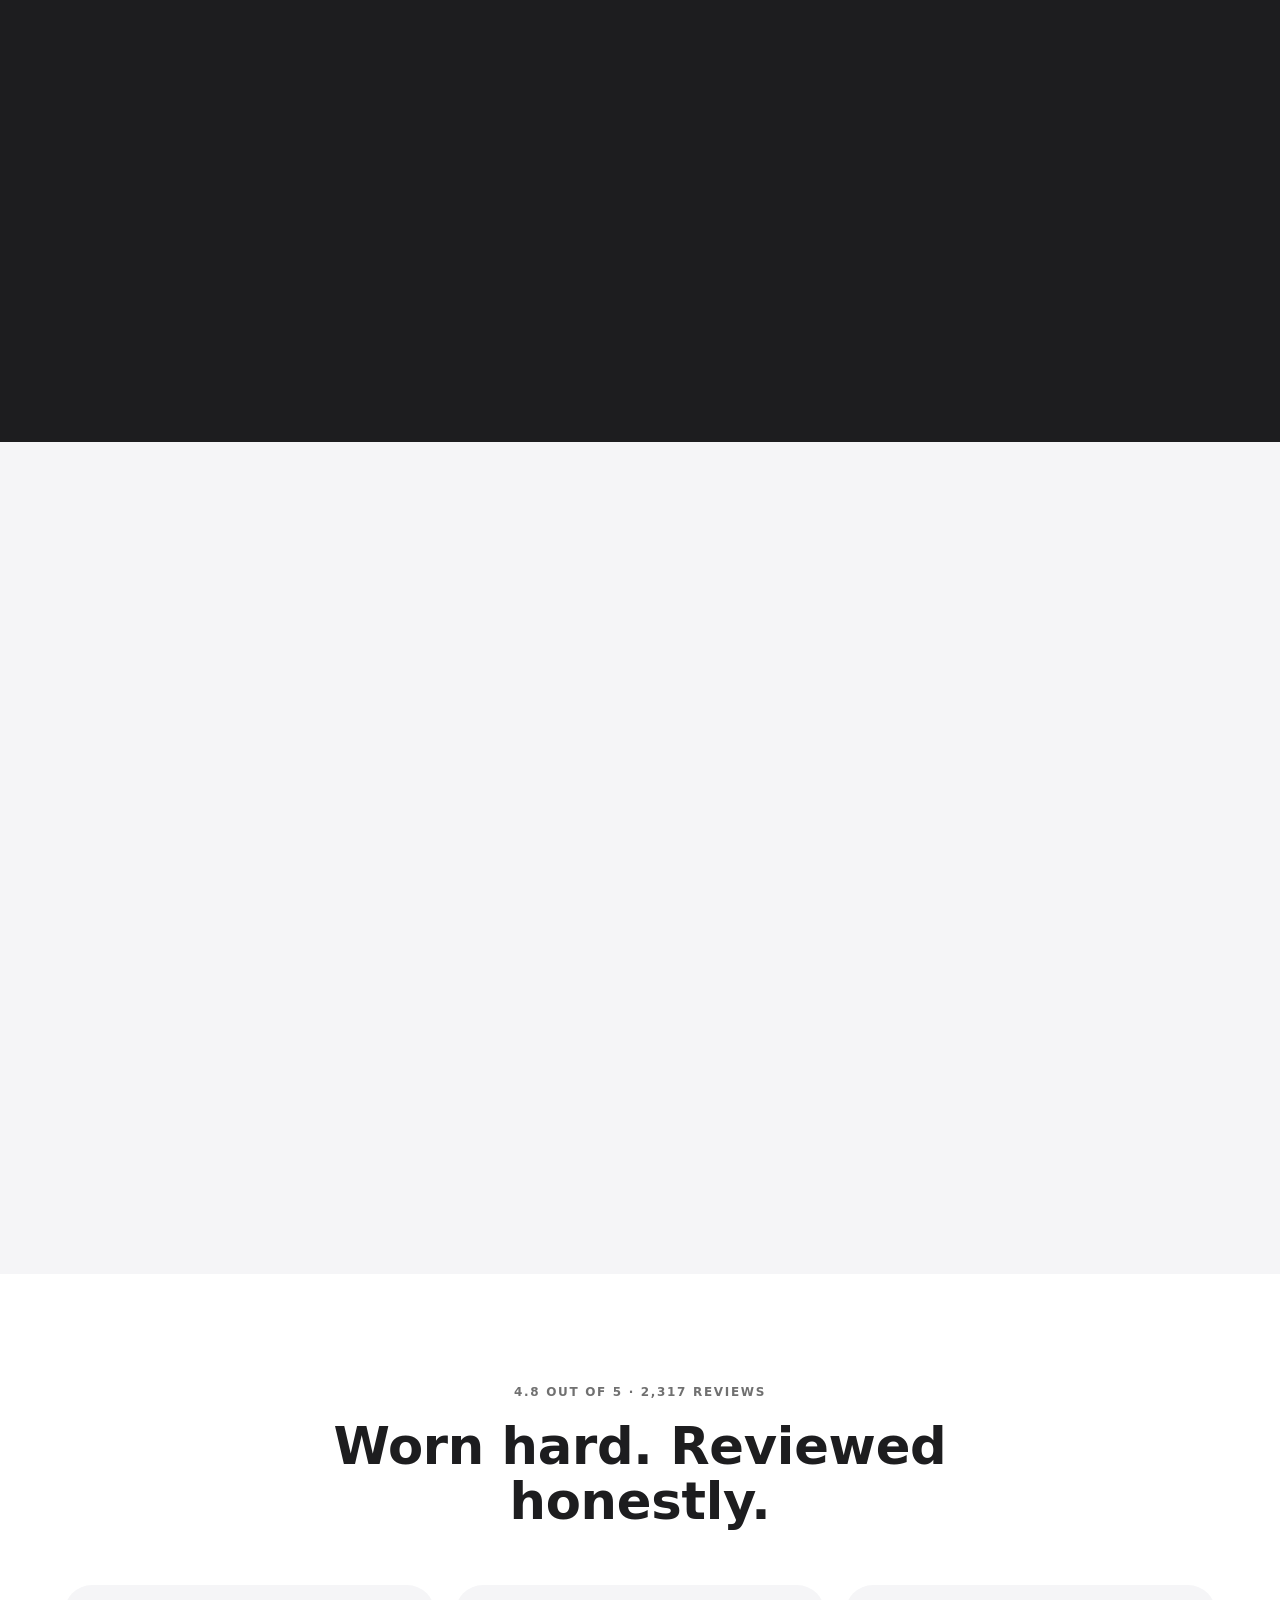
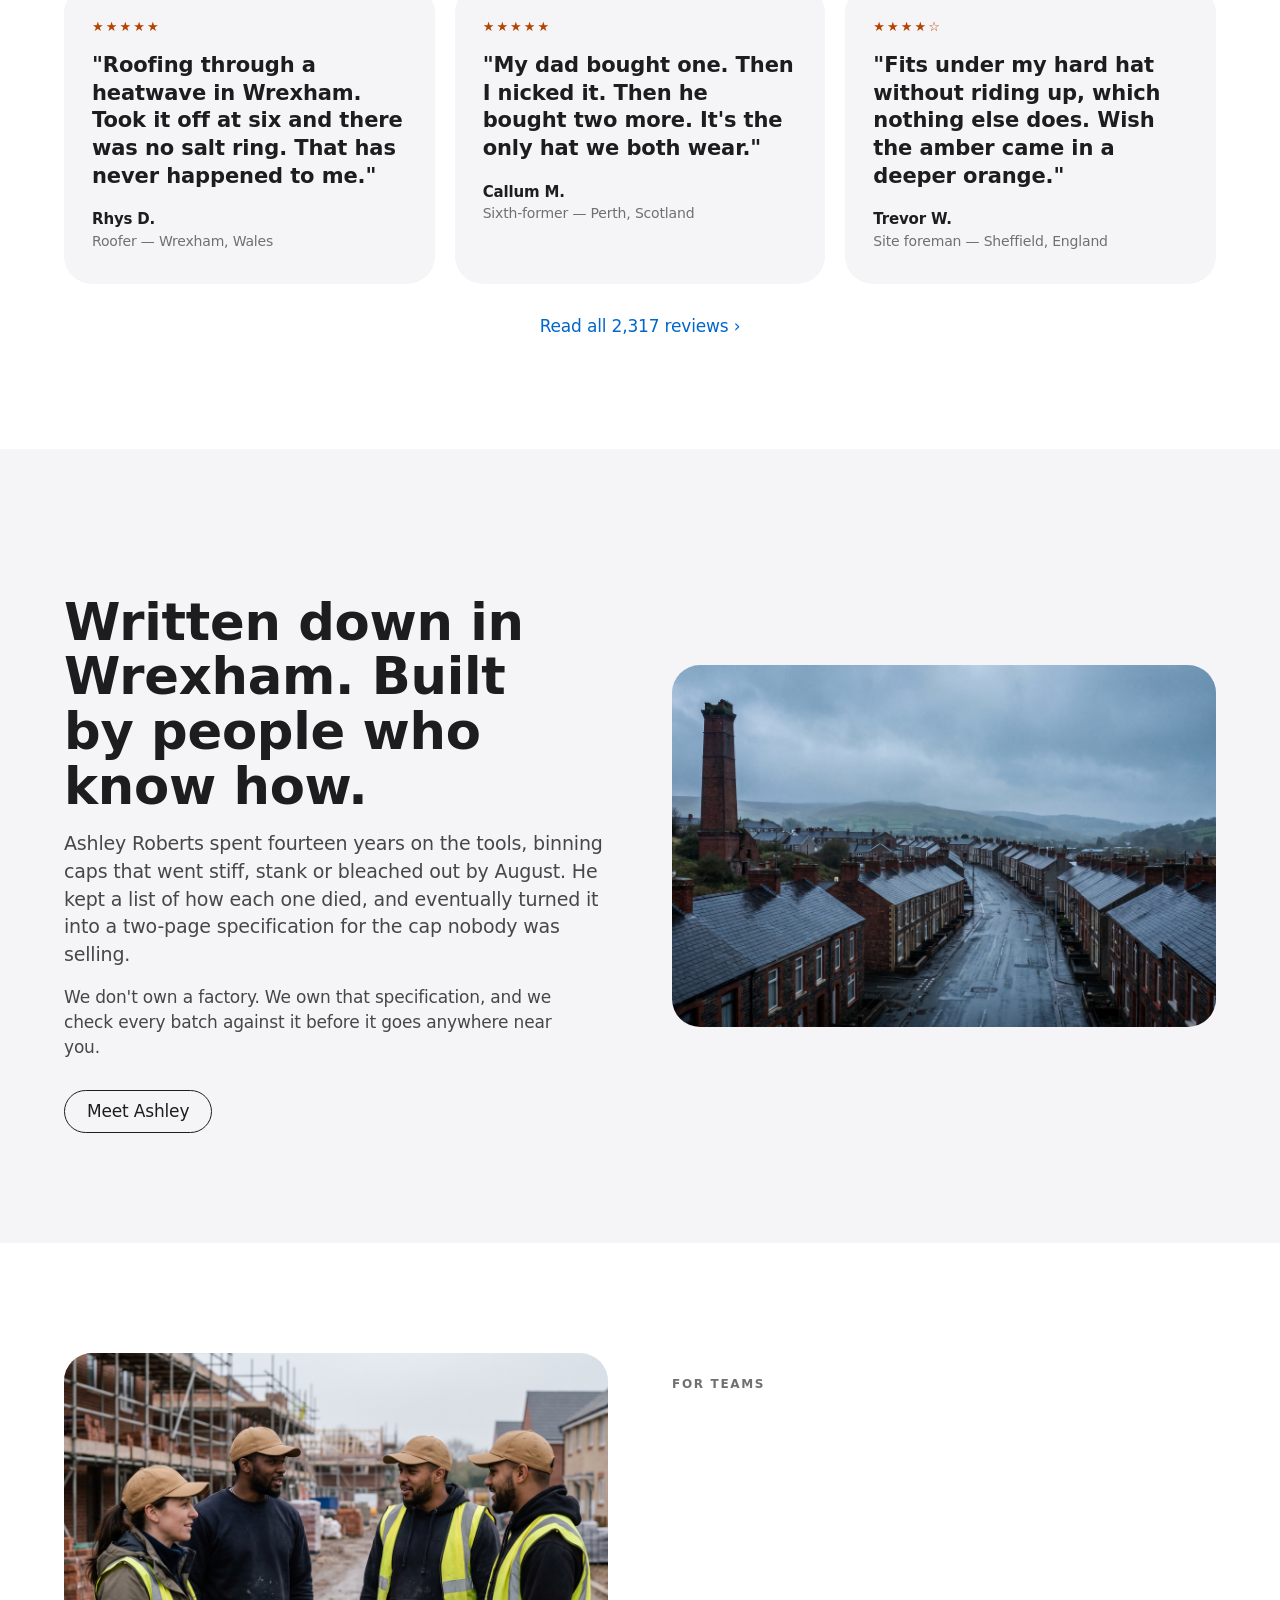
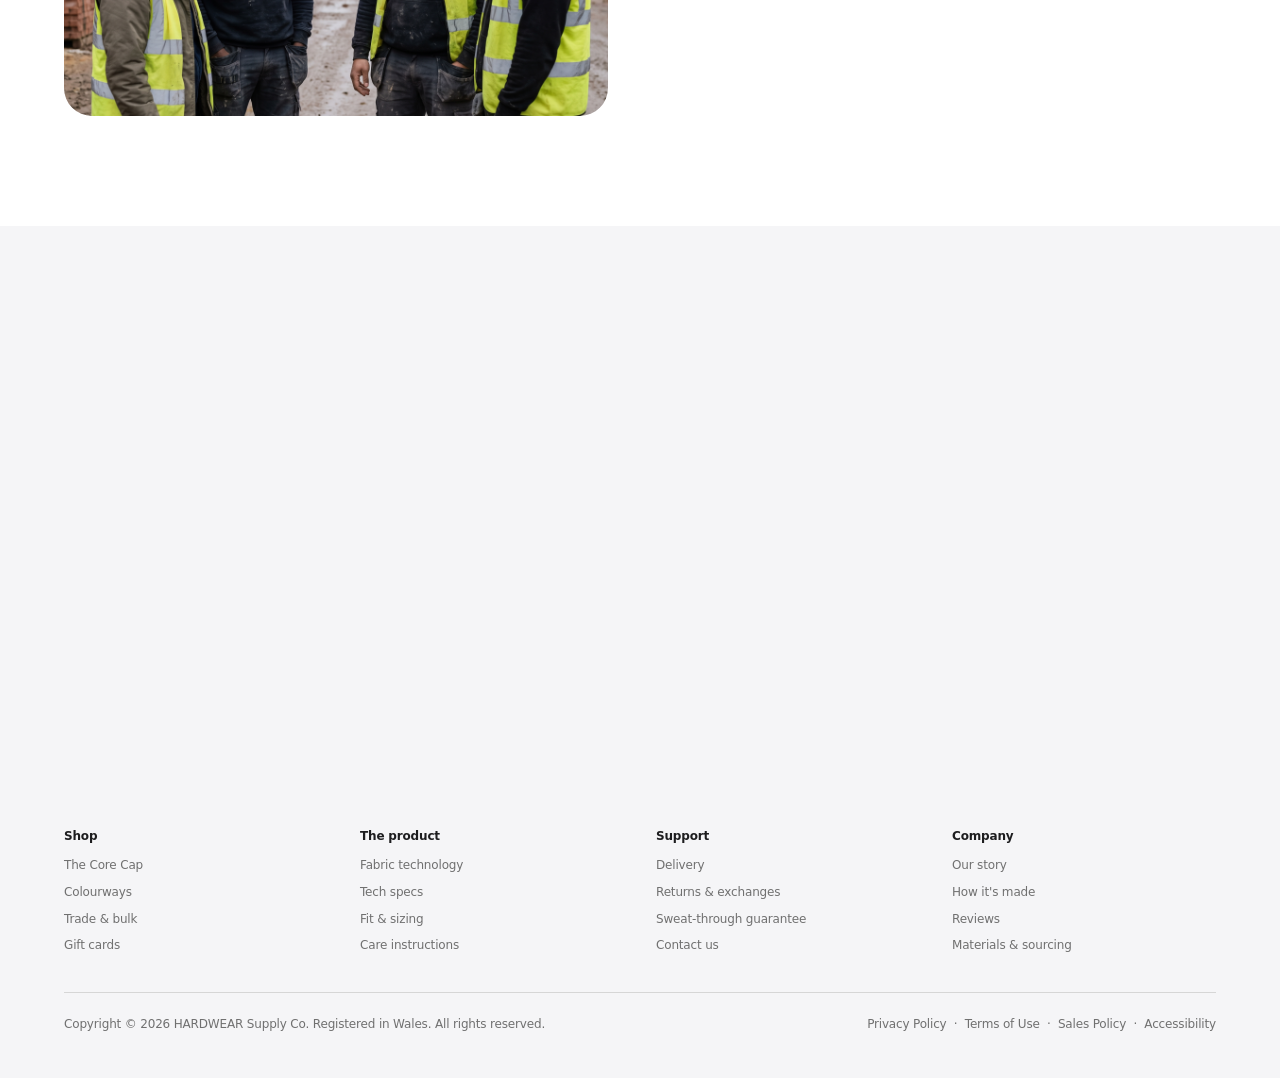
==== commit eac3a57b: "Localise site imagery [skip ci]" ====
--- a/index.html
+++ b/index.html
@@ -36,7 +36,7 @@
     </div>
   </div>
   <div class="hero-shot rv">
-    <img src="https://galaxy-prod.tlcdn.com/gen/74e05934f26046cc8a9870d31926a064.jpeg" alt="The HARDWEAR Core Cap in Hamilton Brown, three-quarter view" width="2752" height="1536">
+    <img src="assets/img/hero-cap-three-quarter.jpg" alt="The HARDWEAR Core Cap in Hamilton Brown, three-quarter view" width="2752" height="1536">
   </div>
 </section>
 
@@ -76,14 +76,14 @@
     </div>
     <div class="audience rv">
       <figure class="aud">
-        <img src="https://galaxy-prod.tlcdn.com/gen/25978c977bd74ba598c577e787a0577e.jpeg" alt="Teenager wearing the Core Cap at a skatepark at golden hour" loading="lazy">
+        <img src="assets/img/lifestyle-teen.jpg" alt="Teenager wearing the Core Cap at a skatepark at golden hour" loading="lazy">
         <figcaption class="aud-cap">
           <h3>Teens</h3>
           <p>Clean enough for the fit pic. Curved brim, no logo shouting over you.</p>
         </figcaption>
       </figure>
       <figure class="aud">
-        <img src="https://galaxy-prod.tlcdn.com/gen/703804fd0f9b447ba0e352e9a1e56de1.jpeg" alt="Tradesman on a British building site wearing the Core Cap" loading="lazy">
+        <img src="assets/img/lifestyle-tradesman.jpg" alt="Tradesman on a British building site wearing the Core Cap" loading="lazy">
         <figcaption class="aud-cap">
           <h3>Tradesmen</h3>
           <p>Fits under a hard hat. Survives the van floor. Comes out of the wash looking like Monday.</p>
@@ -111,7 +111,7 @@
         </div>
       </div>
       <div class="figure rv" style="background:#111">
-        <img src="https://galaxy-prod.tlcdn.com/gen/ed653d7b227943b48abc9621dc7118db.jpeg" alt="Extreme macro of the two-layer ripstop canvas, water beading on the surface" loading="lazy">
+        <img src="assets/img/fabric-macro.jpg" alt="Extreme macro of the two-layer ripstop canvas, water beading on the surface" loading="lazy">
       </div>
     </div>
   </div>
@@ -129,23 +129,23 @@
     </div>
     <div class="cards five rv" style="margin-top:56px">
       <a class="card compact" href="cap.html#colours">
-        <img src="https://galaxy-prod.tlcdn.com/gen/64601f0a96804138ae2f953454245d97.jpeg" alt="Core Cap in Hamilton Brown" loading="lazy">
+        <img src="assets/img/colour-hamilton-brown.jpg" alt="Core Cap in Hamilton Brown" loading="lazy">
         <div class="card-body"><h3>Hamilton Brown</h3></div>
       </a>
       <a class="card compact" href="cap.html#colours">
-        <img src="https://galaxy-prod.tlcdn.com/gen/5b79b5119ec244ecb987b8aa7d0b2901.jpeg" alt="Core Cap in Moss" loading="lazy">
+        <img src="assets/img/colour-moss.jpg" alt="Core Cap in Moss" loading="lazy">
         <div class="card-body"><h3>Moss</h3></div>
       </a>
       <a class="card compact" href="cap.html#colours">
-        <img src="https://galaxy-prod.tlcdn.com/gen/911d46447d1c439591585476057b8a29.jpeg" alt="Core Cap in Black" loading="lazy">
+        <img src="assets/img/colour-black.jpg" alt="Core Cap in Black" loading="lazy">
         <div class="card-body"><h3>Black</h3></div>
       </a>
       <a class="card compact" href="cap.html#colours">
-        <img src="https://galaxy-prod.tlcdn.com/gen/ba9fcd5c50d54aaab413f16b3256656f.jpeg" alt="Core Cap in Bone" loading="lazy">
+        <img src="assets/img/colour-bone.jpg" alt="Core Cap in Bone" loading="lazy">
         <div class="card-body"><h3>Bone</h3></div>
       </a>
       <a class="card compact" href="cap.html#colours">
-        <img src="https://galaxy-prod.tlcdn.com/gen/dd50ca57487d440fa23907e0ea75c221.jpeg" alt="Core Cap in Hi-Vis Amber" loading="lazy">
+        <img src="assets/img/colour-hi-vis-amber.jpg" alt="Core Cap in Hi-Vis Amber" loading="lazy">
         <div class="card-body"><h3>Hi-Vis Amber</h3></div>
       </a>
     </div>
@@ -202,7 +202,7 @@
         </div>
       </div>
       <div class="figure rv">
-        <img src="https://galaxy-prod.tlcdn.com/gen/9291ef31a2ba409092ab286f92fc9d4a.jpeg" alt="A North Wales town under grey morning light" loading="lazy">
+        <img src="assets/img/town.jpg" alt="A North Wales town under grey morning light" loading="lazy">
       </div>
     </div>
   </div>
@@ -224,7 +224,7 @@
         </div>
       </div>
       <div class="figure rv">
-        <img src="https://galaxy-prod.tlcdn.com/gen/36e36db4819548dc9b38458d964224b0.jpeg" alt="A British building crew in matching HARDWEAR caps" loading="lazy">
+        <img src="assets/img/trade-crew.jpg" alt="A British building crew in matching HARDWEAR caps" loading="lazy">
       </div>
     </div>
   </div>
